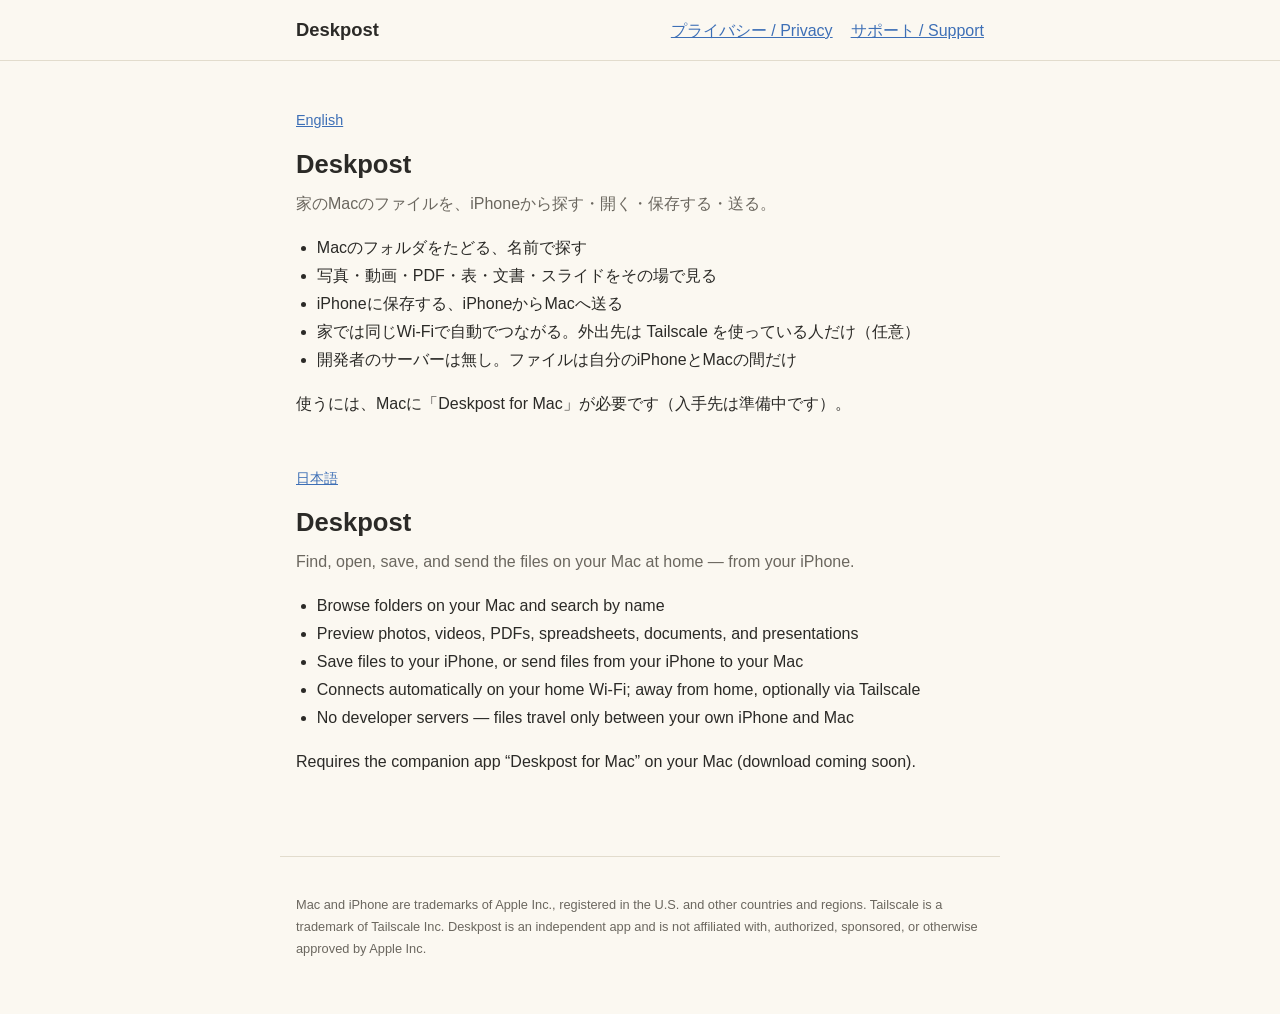
==== index.html @ 88417d37 "Deskpost の公開ページ（トップ・プライバシーポリシー・サポート） Co-Authored-By: Claude Opus 5.5 <noreply@anthropic.com>" ====
<!doctype html>
<html lang="ja">
<head>
<meta charset="utf-8">
<meta name="viewport" content="width=device-width, initial-scale=1">
<title>Deskpost</title>
<link rel="stylesheet" href="style.css">
</head>
<body>
<header class="site"><nav>
  <a class="brand" href="./">Deskpost</a>
  <a href="privacy.html">プライバシー / Privacy</a>
  <a href="support.html">サポート / Support</a>
</nav></header>
<main>

<section class="lang" lang="ja" id="ja">
<p class="switch"><a href="#en">English</a></p>
<h1>Deskpost</h1>
<p class="lead">家のMacのファイルを、iPhoneから探す・開く・保存する・送る。</p>
<ul>
<li>Macのフォルダをたどる、名前で探す</li>
<li>写真・動画・PDF・表・文書・スライドをその場で見る</li>
<li>iPhoneに保存する、iPhoneからMacへ送る</li>
<li>家では同じWi‑Fiで自動でつながる。外出先は Tailscale を使っている人だけ（任意）</li>
<li>開発者のサーバーは無し。ファイルは自分のiPhoneとMacの間だけ</li>
</ul>
<p>使うには、Macに「Deskpost for Mac」が必要です（入手先は準備中です）。</p>
</section>

<section class="lang" lang="en" id="en">
<p class="switch"><a href="#ja">日本語</a></p>
<h1>Deskpost</h1>
<p class="lead">Find, open, save, and send the files on your Mac at home — from your iPhone.</p>
<ul>
<li>Browse folders on your Mac and search by name</li>
<li>Preview photos, videos, PDFs, spreadsheets, documents, and presentations</li>
<li>Save files to your iPhone, or send files from your iPhone to your Mac</li>
<li>Connects automatically on your home Wi‑Fi; away from home, optionally via Tailscale</li>
<li>No developer servers — files travel only between your own iPhone and Mac</li>
</ul>
<p>Requires the companion app “Deskpost for Mac” on your Mac (download coming soon).</p>
</section>

</main>
<footer>
<p>Mac and iPhone are trademarks of Apple Inc., registered in the U.S. and other countries and regions. Tailscale is a trademark of Tailscale Inc. Deskpost is an independent app and is not affiliated with, authorized, sponsored, or otherwise approved by Apple Inc.</p>
</footer>
</body>
</html>
---- style.css ----
:root {
  --paper: #fbf8f1;
  --ink: #2b2a27;
  --muted: #6b675f;
  --line: #e2dccd;
  --accent: #3d6fb6;
}
@media (prefers-color-scheme: dark) {
  :root {
    --paper: #1d1c1a;
    --ink: #ece8df;
    --muted: #a7a194;
    --line: #3a3832;
    --accent: #8db3ea;
  }
}
* { box-sizing: border-box; }
html { -webkit-text-size-adjust: 100%; }
body {
  margin: 0;
  background: var(--paper);
  color: var(--ink);
  font-family: -apple-system, BlinkMacSystemFont, "Hiragino Sans", "Hiragino Kaku Gothic ProN", "Noto Sans JP", "Segoe UI", sans-serif;
  line-height: 1.75;
}
main { max-width: 720px; margin: 0 auto; padding: 32px 16px 64px; }
header.site { border-bottom: 1px solid var(--line); }
header.site nav { max-width: 720px; margin: 0 auto; padding: 14px 16px; display: flex; gap: 18px; flex-wrap: wrap; align-items: baseline; }
header.site .brand { font-weight: 800; font-size: 1.15rem; color: var(--ink); text-decoration: none; margin-right: auto; }
a { color: var(--accent); }
h1 { font-size: 1.6rem; line-height: 1.35; margin: 0 0 8px; }
h2 { font-size: 1.15rem; margin: 32px 0 8px; padding-top: 8px; border-top: 1px dashed var(--line); }
h3 { font-size: 1rem; margin: 20px 0 4px; }
.lead { color: var(--muted); margin-top: 0; }
.lang { margin-top: 48px; }
.lang:first-of-type { margin-top: 0; }
.switch { font-size: .9rem; color: var(--muted); }
ul { padding-left: 1.3em; }
.box { border: 1px solid var(--line); border-radius: 10px; padding: 12px 16px; margin: 16px 0; }
footer { max-width: 720px; margin: 0 auto; padding: 24px 16px 40px; color: var(--muted); font-size: .8rem; border-top: 1px solid var(--line); }
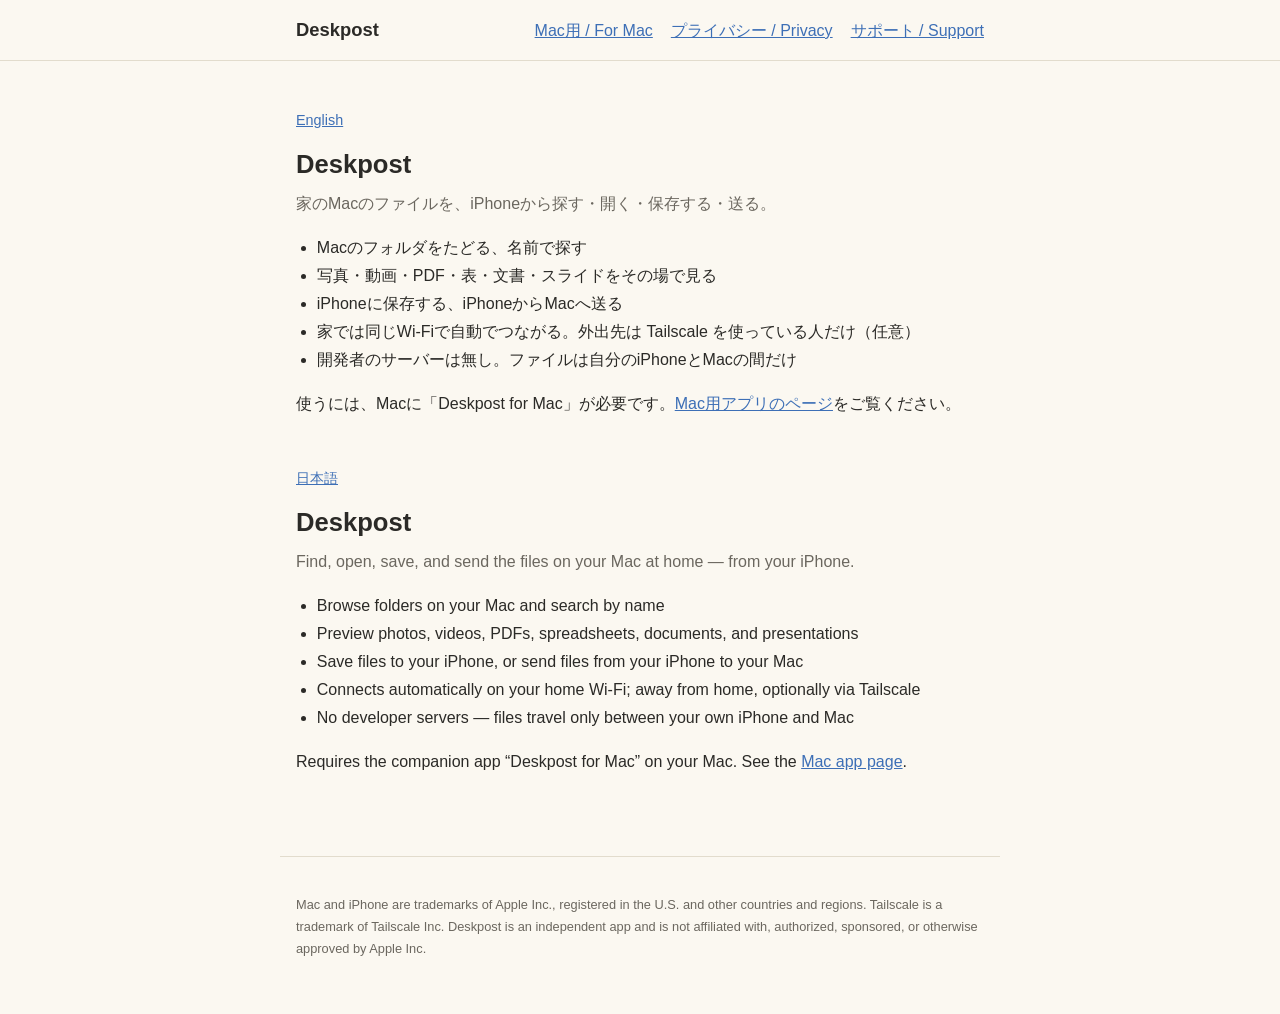
==== commit 2accff8b: "Mac用アプリのページ（mac.html）を追加し、各ページからリンク Co-Authored-By: Claude Opus 5.5 <noreply@anthropic.com>" ====
--- a/index.html
+++ b/index.html
@@ -9,6 +9,7 @@
 <body>
 <header class="site"><nav>
   <a class="brand" href="./">Deskpost</a>
+  <a href="mac.html">Mac用 / For Mac</a>
   <a href="privacy.html">プライバシー / Privacy</a>
   <a href="support.html">サポート / Support</a>
 </nav></header>
@@ -25,7 +26,7 @@
 <li>家では同じWi‑Fiで自動でつながる。外出先は Tailscale を使っている人だけ（任意）</li>
 <li>開発者のサーバーは無し。ファイルは自分のiPhoneとMacの間だけ</li>
 </ul>
-<p>使うには、Macに「Deskpost for Mac」が必要です（入手先は準備中です）。</p>
+<p>使うには、Macに「Deskpost for Mac」が必要です。<a href="mac.html">Mac用アプリのページ</a>をご覧ください。</p>
 </section>
 
 <section class="lang" lang="en" id="en">
@@ -39,7 +40,7 @@
 <li>Connects automatically on your home Wi‑Fi; away from home, optionally via Tailscale</li>
 <li>No developer servers — files travel only between your own iPhone and Mac</li>
 </ul>
-<p>Requires the companion app “Deskpost for Mac” on your Mac (download coming soon).</p>
+<p>Requires the companion app “Deskpost for Mac” on your Mac. See the <a href="mac.html">Mac app page</a>.</p>
 </section>
 
 </main>
--- a/style.css
+++ b/style.css
@@ -38,3 +38,6 @@
 ul { padding-left: 1.3em; }
 .box { border: 1px solid var(--line); border-radius: 10px; padding: 12px 16px; margin: 16px 0; }
 footer { max-width: 720px; margin: 0 auto; padding: 24px 16px 40px; color: var(--muted); font-size: .8rem; border-top: 1px solid var(--line); }
+a.dl { display: inline-block; padding: 10px 22px; border-radius: 10px; background: var(--accent); color: var(--paper); font-weight: 700; text-decoration: none; }
+a.dl[aria-disabled="true"] { background: var(--line); color: var(--muted); cursor: default; pointer-events: none; }
+.note { color: var(--muted); font-size: .9rem; margin-top: 0; }
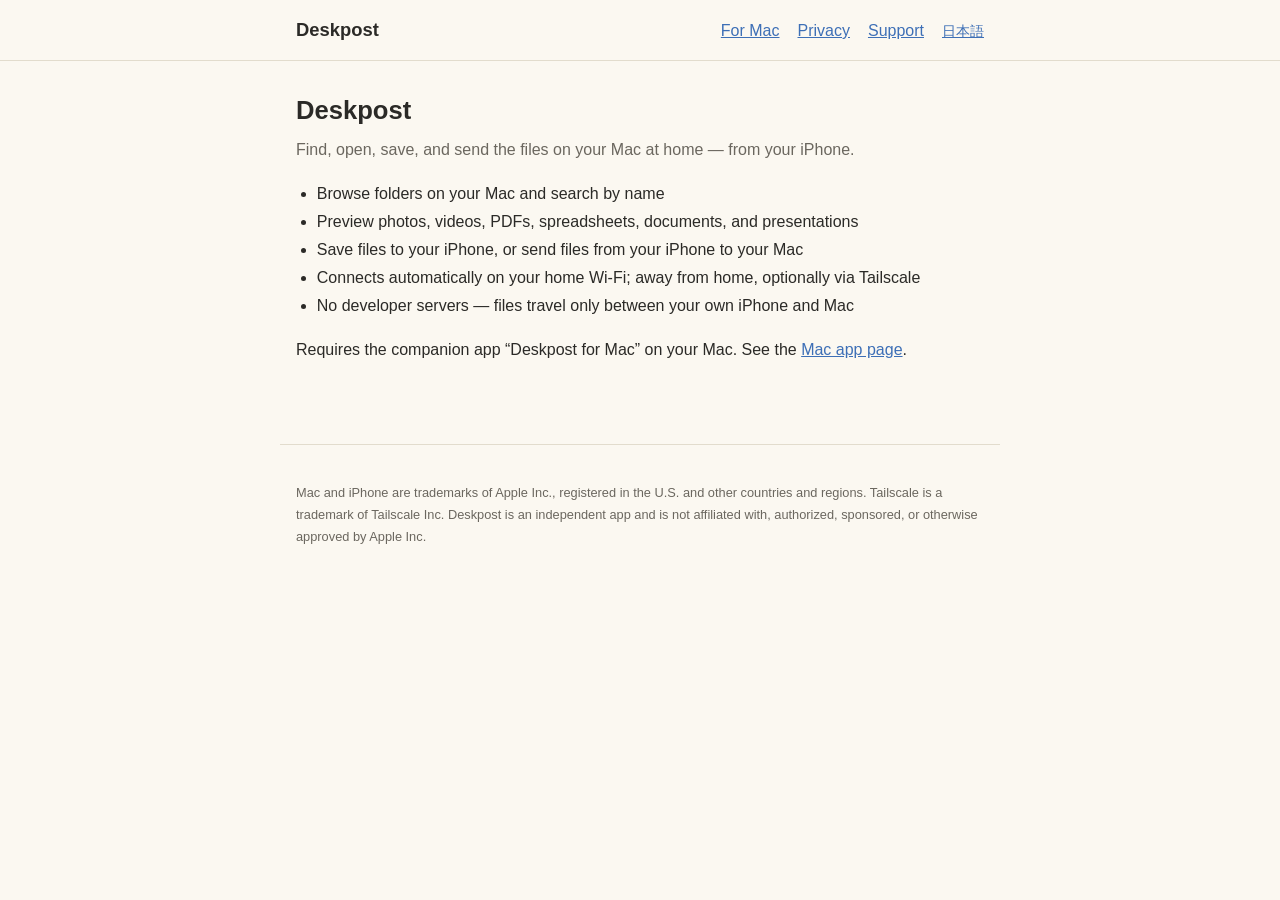
==== commit fea5636e: "日本語・英語を片方だけ表示し、上の帯に切り替えリンクを1つ置く（全ページ） Co-Authored-By: Claude Opus 5.5 <noreply@anthropic.com>" ====
--- a/index.html
+++ b/index.html
@@ -1,22 +1,23 @@
 <!doctype html>
-<html lang="ja">
+<html lang="ja" data-title-ja="Deskpost" data-title-en="Deskpost">
 <head>
 <meta charset="utf-8">
 <meta name="viewport" content="width=device-width, initial-scale=1">
 <title>Deskpost</title>
 <link rel="stylesheet" href="style.css">
+<script src="lang.js"></script>
 </head>
 <body>
 <header class="site"><nav>
   <a class="brand" href="./">Deskpost</a>
-  <a href="mac.html">Mac用 / For Mac</a>
-  <a href="privacy.html">プライバシー / Privacy</a>
-  <a href="support.html">サポート / Support</a>
+  <a href="mac.html"><span lang="ja" data-only="ja">Mac用</span><span class="sep"> / </span><span lang="en" data-only="en">For Mac</span></a>
+  <a href="privacy.html"><span lang="ja" data-only="ja">プライバシー</span><span class="sep"> / </span><span lang="en" data-only="en">Privacy</span></a>
+  <a href="support.html"><span lang="ja" data-only="ja">サポート</span><span class="sep"> / </span><span lang="en" data-only="en">Support</span></a>
+  <a id="langswitch" href="#en" lang="en">English</a>
 </nav></header>
 <main>
 
-<section class="lang" lang="ja" id="ja">
-<p class="switch"><a href="#en">English</a></p>
+<section class="lang" lang="ja">
 <h1>Deskpost</h1>
 <p class="lead">家のMacのファイルを、iPhoneから探す・開く・保存する・送る。</p>
 <ul>
@@ -29,8 +30,7 @@
 <p>使うには、Macに「Deskpost for Mac」が必要です。<a href="mac.html">Mac用アプリのページ</a>をご覧ください。</p>
 </section>
 
-<section class="lang" lang="en" id="en">
-<p class="switch"><a href="#ja">日本語</a></p>
+<section class="lang" lang="en">
 <h1>Deskpost</h1>
 <p class="lead">Find, open, save, and send the files on your Mac at home — from your iPhone.</p>
 <ul>
--- a/style.css
+++ b/style.css
@@ -41,3 +41,9 @@
 a.dl { display: inline-block; padding: 10px 22px; border-radius: 10px; background: var(--accent); color: var(--paper); font-weight: 700; text-decoration: none; }
 a.dl[aria-disabled="true"] { background: var(--line); color: var(--muted); cursor: default; pointer-events: none; }
 .note { color: var(--muted); font-size: .9rem; margin-top: 0; }
+/* 片方の言語だけを出す（lang.js が html に data-lang を付ける。JS が無い時は両方出る） */
+html[data-lang] .lang { display: none; margin-top: 0; }
+html[data-lang="ja"] .lang[lang="ja"], html[data-lang="en"] .lang[lang="en"] { display: block; }
+html[data-lang="ja"] [data-only="en"], html[data-lang="en"] [data-only="ja"], html[data-lang] .sep { display: none; }
+html:not([data-lang]) #langswitch { display: none; }
+#langswitch { font-size: .9rem; }
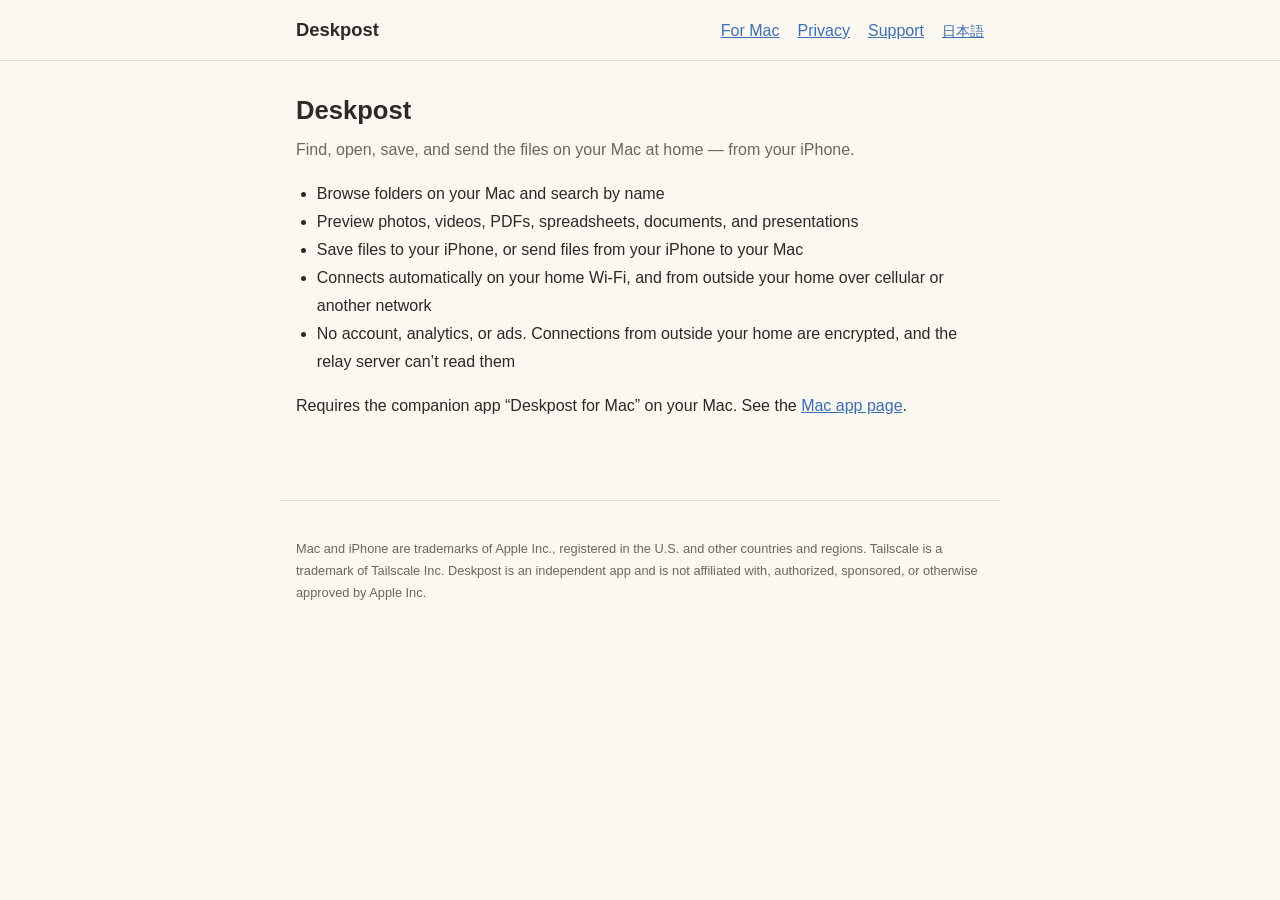
==== commit 1830ccbb: "Update index.html for outside-home connection" ====
--- a/index.html
+++ b/index.html
@@ -24,8 +24,8 @@
 <li>Macのフォルダをたどる、名前で探す</li>
 <li>写真・動画・PDF・表・文書・スライドをその場で見る</li>
 <li>iPhoneに保存する、iPhoneからMacへ送る</li>
-<li>家では同じWi‑Fiで自動でつながる。外出先は Tailscale を使っている人だけ（任意）</li>
-<li>開発者のサーバーは無し。ファイルは自分のiPhoneとMacの間だけ</li>
+<li>家では同じWi‑Fiで自動でつながる。外出先からも、モバイル回線などでそのまま接続できる</li>
+<li>アカウント登録・解析・広告は無し。家の外からの通信は暗号化され、中継サーバーを通っても中身は読まれない</li>
 </ul>
 <p>使うには、Macに「Deskpost for Mac」が必要です。<a href="mac.html">Mac用アプリのページ</a>をご覧ください。</p>
 </section>
@@ -37,8 +37,8 @@
 <li>Browse folders on your Mac and search by name</li>
 <li>Preview photos, videos, PDFs, spreadsheets, documents, and presentations</li>
 <li>Save files to your iPhone, or send files from your iPhone to your Mac</li>
-<li>Connects automatically on your home Wi‑Fi; away from home, optionally via Tailscale</li>
-<li>No developer servers — files travel only between your own iPhone and Mac</li>
+<li>Connects automatically on your home Wi‑Fi, and from outside your home over cellular or another network</li>
+<li>No account, analytics, or ads. Connections from outside your home are encrypted, and the relay server can’t read them</li>
 </ul>
 <p>Requires the companion app “Deskpost for Mac” on your Mac. See the <a href="mac.html">Mac app page</a>.</p>
 </section>
--- a/style.css
+++ b/style.css
@@ -47,3 +47,97 @@
 html[data-lang="ja"] [data-only="en"], html[data-lang="en"] [data-only="ja"], html[data-lang] .sep { display: none; }
 html:not([data-lang]) #langswitch { display: none; }
 #langswitch { font-size: .9rem; }
+
+/* ===== Mac の入れ方の説明書（mac.html） ===== */
+.facts { display: flex; flex-wrap: wrap; gap: 8px 18px; margin: 14px 0 0; padding: 0; list-style: none; color: var(--muted); font-size: .92rem; }
+.facts b { color: var(--ink); }
+.prompts { border: 1px solid var(--line); border-radius: 14px; padding: 6px 18px 10px; margin: 24px 0; background: color-mix(in srgb, var(--paper) 70%, #fff 30%); }
+@media (prefers-color-scheme: dark) { .prompts { background: color-mix(in srgb, var(--paper) 85%, #fff 15%); } }
+.prompts h2 { border: 0; margin: 10px 0 2px; padding: 0; }
+.prompts > p { margin: 0 0 8px; color: var(--muted); font-size: .92rem; }
+.prompts ol { list-style: none; margin: 0; padding: 0; counter-reset: p; }
+.prompts li { counter-increment: p; display: grid; grid-template-columns: 1.8em minmax(0,1fr) auto; gap: 2px 10px; align-items: baseline; padding: 9px 0; border-top: 1px solid var(--line); }
+.prompts li:first-child { border-top: 0; }
+.prompts li::before { content: counter(p); font-weight: 800; color: var(--muted); }
+.prompts .q { font-weight: 600; }
+.prompts .why { grid-column: 2 / 4; color: var(--muted); font-size: .85rem; }
+.press { display: inline-block; white-space: nowrap; font-size: .85rem; font-weight: 700; padding: 1px 10px; border-radius: 99px; background: #2f80ed; color: #fff; }
+.press.green { background: #3d7a5a; }
+.press.plain { background: transparent; color: var(--ink); border: 1px solid var(--line); }
+.prompts li.where { counter-increment: none; display: block; font-size: .8rem; font-weight: 700; color: var(--muted); padding-top: 14px; border-top: 0; }
+.prompts li.where::before { content: none; }
+.step { margin: 40px 0; }
+.step h2 { display: flex; gap: 12px; align-items: baseline; border-top: 1px dashed var(--line); }
+.step h2 .n { font-size: 1.6rem; font-weight: 300; font-family: Georgia, "Times New Roman", serif; font-style: italic; color: #3d7a5a; }
+.step p { margin: 6px 0; }
+figure.shot { position: relative; margin: 14px 0 6px; }
+figure.shot img { display: block; width: 100%; height: auto; border-radius: 12px; border: 1px solid var(--line); background: #fff; }
+figure.shot.small { max-width: 360px; }
+figure.shot.mid { max-width: 520px; }
+figure.shot .ring { position: absolute; border: 3px solid #e8835f; border-radius: 99px; box-shadow: 0 0 0 4px rgba(232,131,95,.22); pointer-events: none; }
+figcaption { font-size: .85rem; color: var(--muted); margin-top: 6px; }
+.ph { display: grid; place-items: center; aspect-ratio: 16 / 10; border: 1px dashed var(--line); border-radius: 12px; color: var(--muted); font-size: .85rem; }
+.ok { border-left: 4px solid #3d7a5a; padding: 4px 0 4px 12px; margin: 10px 0; }
+.ok b { color: #3d7a5a; }
+@media (prefers-color-scheme: dark) { .step h2 .n, .ok b { color: #8fc9a6; } .ok { border-left-color: #8fc9a6; } }
+
+@media (max-width: 560px) { .prompts li { grid-template-columns: 1.8em minmax(0,1fr); } .prompts .press { grid-column: 2; justify-self: start; margin-top: 4px; } .prompts .why { grid-column: 2; } }
+.legend { list-style: none; padding: 0; }
+.legend li { display: grid; grid-template-columns: 3.6em minmax(0,1fr); gap: 10px; padding: 6px 0; align-items: baseline; }
+.legend .sym { text-align: center; font-weight: 700; font-size: .85rem; border: 1px solid var(--line); border-radius: 8px; padding: 0 4px; }
+dl.menu { margin: 8px 0; }
+dl.menu dt { font-weight: 700; margin-top: 12px; }
+dl.menu dd { margin: 2px 0 0; color: var(--muted); }
+/* 写真に番号札を付ける：<figure class="shot anno"> の中に <span class="mk" style="left:x%;top:y%">1</span>、下に <ol class="keys"> */
+figure.shot .mk { position: absolute; transform: translate(-50%,-50%); width: 26px; height: 26px; border-radius: 50%; background: #e8835f; color: #fff; font: 700 14px/26px -apple-system, sans-serif; text-align: center; box-shadow: 0 0 0 3px #fff, 0 2px 6px rgba(0,0,0,.25); }
+ol.keys { list-style: none; padding: 0; margin: 10px 0 0; display: grid; grid-template-columns: repeat(auto-fit, minmax(210px, 1fr)); gap: 6px 16px; counter-reset: k; }
+ol.keys li { counter-increment: k; display: flex; gap: 8px; align-items: baseline; font-size: .9rem; }
+ol.keys li::before { content: counter(k); flex: none; width: 20px; height: 20px; border-radius: 50%; background: #e8835f; color: #fff; font: 700 12px/20px -apple-system, sans-serif; text-align: center; }
+ol.keys b { white-space: nowrap; }
+/* 流れの帯 */
+.flow { display: grid; grid-template-columns: repeat(5, minmax(0,1fr)); gap: 6px; margin: 26px 0 8px; }
+.flow .f { text-align: center; font-size: .78rem; line-height: 1.4; color: var(--muted); position: relative; }
+.flow .f svg { display: block; width: 100%; max-width: 92px; height: auto; margin: 0 auto 6px; }
+.flow .f b { display: block; color: var(--ink); font-size: .85rem; }
+.flow .f:not(:last-child)::after { content: "›"; position: absolute; right: -8px; top: 26px; color: var(--line); font-size: 1.6rem; line-height: 1; }
+/* 確認の窓の一覧 */
+.dialogs { display: grid; grid-template-columns: repeat(auto-fill, minmax(150px, 1fr)); gap: 18px 14px; margin: 14px 0 4px; }
+.dialogs figure { margin: 0; }
+.dialogs .pic { position: relative; }
+.dialogs img { display: block; width: 100%; height: auto; border-radius: 9%/6%; box-shadow: 0 6px 18px rgba(0,0,0,.14); background: #f4f4f4; }
+.dialogs figcaption { margin-top: 8px; font-size: .8rem; color: var(--muted); line-height: 1.45; }
+.dialogs figcaption .press { margin-bottom: 4px; }
+.dialogs .n { font-weight: 800; color: var(--ink); margin-right: 4px; }
+.dialogs .tag { display: inline-block; font-size: .7rem; font-weight: 700; color: var(--muted); border: 1px solid var(--line); border-radius: 99px; padding: 0 7px; margin-bottom: 4px; }
+figure .ring { position: absolute; border: 3px solid #e8835f; border-radius: 99px; box-shadow: 0 0 0 4px rgba(232,131,95,.22); pointer-events: none; }
+figure.shot.dlg { max-width: 260px; }
+figure.shot.dlg img { border-radius: 9%/6%; box-shadow: 0 8px 24px rgba(0,0,0,.16); border: 0; }
+@media (max-width: 560px) { .flow { grid-template-columns: repeat(5, minmax(0,1fr)); } .flow .f { font-size: .7rem; } .flow .f:not(:last-child)::after { right: -6px; top: 16px; font-size: 1.2rem; } }
+/* 2版：すっきり */
+.onphone { border: 1px solid #e8835f; background: rgba(232,131,95,.08); border-radius: 12px; padding: 12px 14px; margin: 16px 0; font-size: .92rem; }
+.onphone .sendmac { display: inline-block; margin-left: 8px; font: inherit; font-weight: 700; color: #fff; background: #3d7a5a; border: 0; border-radius: 99px; padding: 3px 14px; }
+.heads { margin: 24px 0 8px; }
+.heads > p { margin: 0 0 10px; }
+.thumbs { display: grid; grid-template-columns: repeat(4, minmax(0,1fr)); gap: 10px; align-items: end; }
+.thumbs figure { margin: 0; text-align: center; }
+.thumbs img { width: 100%; height: auto; border-radius: 9%/7%; box-shadow: 0 3px 10px rgba(0,0,0,.12); }
+.thumbs figcaption { margin-top: 6px; }
+.thumbs .press { font-size: .72rem; white-space: normal; }
+.pair { display: flex; flex-wrap: wrap; gap: 16px; align-items: flex-start; margin-top: 12px; }
+.pair figure.shot.dlg { flex: 1 1 200px; max-width: 240px; margin: 0; }
+figure .ring.sq { border-radius: 18%; }
+details { border-top: 1px solid var(--line); padding: 10px 0; }
+details:last-of-type { border-bottom: 1px solid var(--line); }
+summary { cursor: pointer; font-weight: 700; }
+details ul { margin: 8px 0; }
+/* iPhone で開いた時の上の部分 */
+.onphone { padding: 14px 14px 10px; }
+.onphone .ph-t { margin: 0 0 10px; font-weight: 800; font-size: 1rem; }
+.ph-row { display: flex; align-items: center; gap: 10px; background: var(--paper); border: 1px solid var(--line); border-radius: 12px; padding: 10px 12px; margin: 8px 0; }
+.ph-row svg { width: 36px; height: 36px; flex: none; }
+.ph-row div { flex: 1; min-width: 0; line-height: 1.35; }
+.ph-row div b { display: block; }
+.ph-row div span { font-size: .85rem; color: var(--muted); }
+.onphone .ph-btn { flex: none; margin: 0; font: inherit; font-size: .9rem; font-weight: 700; color: #fff; background: #3d7a5a; border: 0; border-radius: 99px; padding: 6px 14px; text-decoration: none; }
+.onphone a.ph-btn[aria-disabled="true"] { background: #bdb6a8; }
+.onphone .ph-n { margin: 8px 2px 0; font-size: .82rem; color: var(--muted); }
